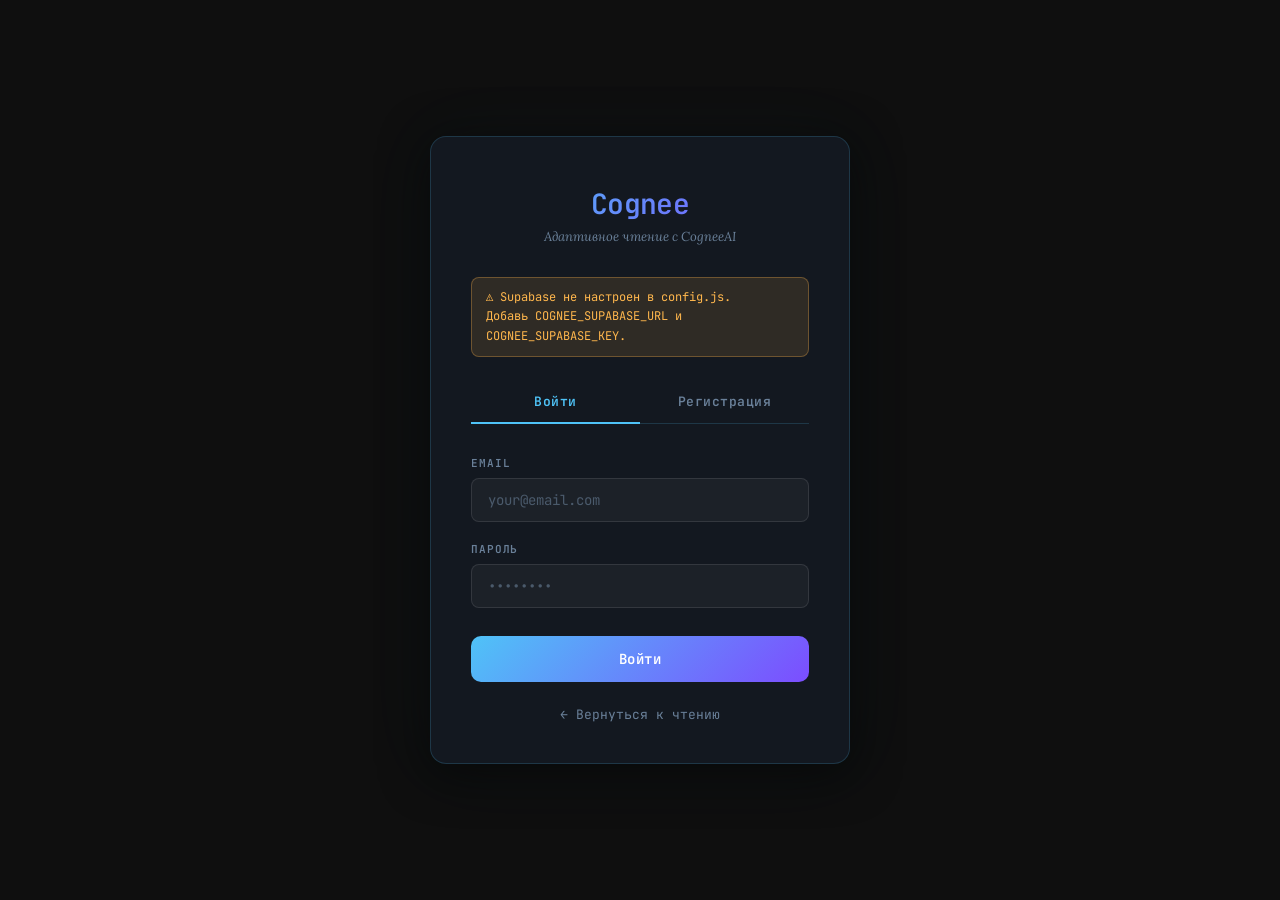
==== auth.html @ 7538a6b4 "v0.9.3" ====
<!-- auth.html — v8.2 | Глобальная версия: 8.2 -->
<!-- Блок 2: Страница авторизации Cognee. Регистрация и вход через Supabase Auth. -->
<!DOCTYPE html>
<html lang="ru">
<head>
    <meta charset="UTF-8">
    <meta name="viewport" content="width=device-width, initial-scale=1.0">
    <title>Cognee — Вход</title>

    <!-- Favicon (relative paths для GitHub Pages) -->
    <link rel="icon" type="image/png" href="favicon/favicon-96x96.png" sizes="96x96" />
    <link rel="icon" type="image/svg+xml" href="favicon/favicon.svg" />
    <link rel="shortcut icon" href="favicon/favicon.ico" />

    <!-- Шрифты -->
    <link rel="preconnect" href="https://fonts.googleapis.com">
    <link rel="preconnect" href="https://fonts.gstatic.com" crossorigin>
    <link href="https://fonts.googleapis.com/css2?family=Lora:ital,wght@0,400;0,600;1,400&family=JetBrains+Mono:wght@400;600&display=swap" rel="stylesheet">

    <style>
        :root {
            --bg:       #0f0f0f;
            --surface:  #131820;
            --border:   rgba(79,195,247,0.18);
            --text:     #e8e0d0;
            --muted:    #6a8099;
            --accent:   #4FC3F7;
            --accent2:  #7C4DFF;
            --error:    #ef5350;
            --success:  #66BB6A;
        }

        * { box-sizing: border-box; margin: 0; padding: 0; }

        body {
            font-family: 'Lora', Georgia, serif;
            background: var(--bg);
            color: var(--text);
            min-height: 100vh;
            display: flex;
            align-items: center;
            justify-content: center;
            padding: 24px;
        }

        .auth-card {
            width: 100%;
            max-width: 420px;
            background: var(--surface);
            border: 1px solid var(--border);
            border-radius: 16px;
            padding: 48px 40px 40px;
            box-shadow:
                0 8px 48px rgba(0,0,0,0.6),
                0 0 80px rgba(79,195,247,0.04);
        }

        .auth-logo {
            text-align: center;
            margin-bottom: 32px;
        }

        .auth-logo-title {
            font-family: 'JetBrains Mono', monospace;
            font-size: 28px;
            font-weight: 600;
            background: linear-gradient(135deg, #4FC3F7, #7C4DFF);
            -webkit-background-clip: text;
            -webkit-text-fill-color: transparent;
            background-clip: text;
            letter-spacing: -0.02em;
        }

        .auth-logo-sub {
            font-size: 13px;
            color: var(--muted);
            margin-top: 6px;
            font-style: italic;
        }

        /* ─── Таб-переключатель ─── */
        .auth-tabs {
            display: flex;
            border-bottom: 1px solid var(--border);
            margin-bottom: 32px;
        }

        .auth-tab {
            flex: 1;
            background: none;
            border: none;
            color: var(--muted);
            font-family: 'JetBrains Mono', monospace;
            font-size: 13px;
            font-weight: 600;
            letter-spacing: 0.04em;
            padding: 12px 0;
            cursor: pointer;
            border-bottom: 2px solid transparent;
            margin-bottom: -1px;
            transition: color 0.2s ease, border-color 0.2s ease;
        }

        .auth-tab.active {
            color: var(--accent);
            border-bottom-color: var(--accent);
        }

        /* ─── Форма ─── */
        .auth-field {
            margin-bottom: 20px;
        }

        .auth-label {
            display: block;
            font-family: 'JetBrains Mono', monospace;
            font-size: 11px;
            font-weight: 600;
            color: var(--muted);
            letter-spacing: 0.08em;
            text-transform: uppercase;
            margin-bottom: 8px;
        }

        .auth-input {
            width: 100%;
            background: rgba(255,255,255,0.04);
            border: 1px solid rgba(255,255,255,0.1);
            border-radius: 8px;
            color: var(--text);
            font-family: 'JetBrains Mono', monospace;
            font-size: 14px;
            padding: 12px 16px;
            outline: none;
            transition: border-color 0.2s ease, box-shadow 0.2s ease;
        }

        .auth-input:focus {
            border-color: var(--accent);
            box-shadow: 0 0 0 3px rgba(79,195,247,0.12);
        }

        .auth-input::placeholder {
            color: var(--muted);
            opacity: 0.6;
        }

        /* ─── Кнопка ─── */
        .auth-btn {
            width: 100%;
            background: linear-gradient(135deg, #4FC3F7, #7C4DFF);
            border: none;
            border-radius: 10px;
            color: #fff;
            font-family: 'JetBrains Mono', monospace;
            font-size: 14px;
            font-weight: 600;
            letter-spacing: 0.04em;
            padding: 14px;
            cursor: pointer;
            margin-top: 8px;
            transition: opacity 0.2s ease, transform 0.1s ease;
        }

        .auth-btn:hover  { opacity: 0.9; }
        .auth-btn:active { transform: scale(0.98); }
        .auth-btn:disabled {
            opacity: 0.5;
            cursor: not-allowed;
        }

        /* ─── Сообщения ─── */
        .auth-message {
            margin-top: 16px;
            padding: 10px 16px;
            border-radius: 8px;
            font-size: 13px;
            font-family: 'JetBrains Mono', monospace;
            display: none;
        }

        .auth-message.error {
            background: rgba(239,83,80,0.12);
            border: 1px solid rgba(239,83,80,0.3);
            color: #ef9a9a;
            display: block;
        }

        .auth-message.success {
            background: rgba(102,187,106,0.12);
            border: 1px solid rgba(102,187,106,0.3);
            color: #a5d6a7;
            display: block;
        }

        /* ─── Ссылка назад ─── */
        .auth-back {
            display: block;
            text-align: center;
            margin-top: 24px;
            font-size: 13px;
            color: var(--muted);
            text-decoration: none;
            font-family: 'JetBrains Mono', monospace;
            transition: color 0.2s ease;
        }

        .auth-back:hover { color: var(--accent); }

        /* ─── Состояние загрузки ─── */
        .auth-spinner {
            display: inline-block;
            width: 14px;
            height: 14px;
            border: 2px solid rgba(255,255,255,0.3);
            border-top-color: #fff;
            border-radius: 50%;
            animation: spin 0.7s linear infinite;
            vertical-align: middle;
            margin-right: 8px;
        }

        @keyframes spin { to { transform: rotate(360deg); } }

        /* ─── Офлайн-предупреждение ─── */
        #offline-warn {
            background: rgba(255,183,77,0.12);
            border: 1px solid rgba(255,183,77,0.3);
            border-radius: 8px;
            color: #FFB74D;
            font-family: 'JetBrains Mono', monospace;
            font-size: 12px;
            padding: 10px 14px;
            margin-bottom: 24px;
            display: none;
            line-height: 1.6;
        }
    </style>
</head>
<body>

<div class="auth-card">
    <div class="auth-logo">
        <div class="auth-logo-title">Cognee</div>
        <div class="auth-logo-sub">Адаптивное чтение с CogneeAI</div>
    </div>

    <div id="offline-warn">
        ⚠ Supabase не настроен в config.js.<br>
        Добавь COGNEE_SUPABASE_URL и COGNEE_SUPABASE_KEY.
    </div>

    <div class="auth-tabs">
        <button class="auth-tab active" id="tab-signin" onclick="switchTab('signin')">Войти</button>
        <button class="auth-tab" id="tab-signup" onclick="switchTab('signup')">Регистрация</button>
    </div>

    <!-- Форма входа -->
    <div id="form-signin">
        <div class="auth-field">
            <label class="auth-label" for="signin-email">Email</label>
            <input class="auth-input" id="signin-email" type="email" placeholder="your@email.com" autocomplete="email">
        </div>
        <div class="auth-field">
            <label class="auth-label" for="signin-password">Пароль</label>
            <input class="auth-input" id="signin-password" type="password" placeholder="••••••••" autocomplete="current-password">
        </div>
        <button class="auth-btn" id="signin-btn" onclick="handleSignIn()">Войти</button>
        <div class="auth-message" id="signin-msg"></div>
    </div>

    <!-- Форма регистрации -->
    <div id="form-signup" style="display:none">
        <div class="auth-field">
            <label class="auth-label" for="signup-name">Имя (необязательно)</label>
            <input class="auth-input" id="signup-name" type="text" placeholder="Читатель" autocomplete="name">
        </div>
        <div class="auth-field">
            <label class="auth-label" for="signup-email">Email</label>
            <input class="auth-input" id="signup-email" type="email" placeholder="your@email.com" autocomplete="email">
        </div>
        <div class="auth-field">
            <label class="auth-label" for="signup-password">Пароль (минимум 6 символов)</label>
            <input class="auth-input" id="signup-password" type="password" placeholder="••••••••" autocomplete="new-password">
        </div>
        <button class="auth-btn" id="signup-btn" onclick="handleSignUp()">Создать аккаунт</button>
        <div class="auth-message" id="signup-msg"></div>
    </div>

    <a class="auth-back" href="index.html">← Вернуться к чтению</a>
</div>

<!-- Скрипты: config → supabase -->
<script src="config.js" onerror="onConfigMissing()"></script>
<script src="supabase.js"></script>
<script>
    // ─── Инициализация ──────────────────────────────────────────────────────
    (async function () {
        if (!window.COGNEE_SUPABASE_URL || !window.COGNEE_SUPABASE_KEY) {
            document.getElementById('offline-warn').style.display = 'block';
            return;
        }

        await CogneeSupabase.init();

        // Если уже авторизован — сразу на профиль
        if (CogneeSupabase.isAuthenticated()) {
            window.location.href = 'profile.html';
        }
    })();

    function onConfigMissing() {
        document.getElementById('offline-warn').style.display = 'block';
    }

    // ─── Переключение вкладок ───────────────────────────────────────────────
    function switchTab(tab) {
        const isSignin = (tab === 'signin');
        document.getElementById('form-signin').style.display = isSignin ? 'block' : 'none';
        document.getElementById('form-signup').style.display = isSignin ? 'none' : 'block';
        document.getElementById('tab-signin').classList.toggle('active', isSignin);
        document.getElementById('tab-signup').classList.toggle('active', !isSignin);
    }

    // ─── Вход ───────────────────────────────────────────────────────────────
    async function handleSignIn() {
        const email    = document.getElementById('signin-email').value.trim();
        const password = document.getElementById('signin-password').value;
        const msg      = document.getElementById('signin-msg');
        const btn      = document.getElementById('signin-btn');

        if (!email || !password) {
            showMsg(msg, 'Заполни email и пароль', 'error');
            return;
        }

        btn.disabled  = true;
        btn.innerHTML = '<span class="auth-spinner"></span>Входим...';
        msg.className = 'auth-message';

        try {
            await CogneeSupabase.signIn(email, password);
            showMsg(msg, '✓ Вход выполнен! Переходим...', 'success');
            setTimeout(() => window.location.href = 'profile.html', 800);
        } catch (e) {
            showMsg(msg, e.message, 'error');
            btn.disabled  = false;
            btn.innerHTML = 'Войти';
        }
    }

    // ─── Регистрация ────────────────────────────────────────────────────────
    async function handleSignUp() {
        const name     = document.getElementById('signup-name').value.trim();
        const email    = document.getElementById('signup-email').value.trim();
        const password = document.getElementById('signup-password').value;
        const msg      = document.getElementById('signup-msg');
        const btn      = document.getElementById('signup-btn');

        if (!email || !password) {
            showMsg(msg, 'Заполни email и пароль', 'error');
            return;
        }
        if (password.length < 6) {
            showMsg(msg, 'Пароль — минимум 6 символов', 'error');
            return;
        }

        btn.disabled  = true;
        btn.innerHTML = '<span class="auth-spinner"></span>Создаём аккаунт...';
        msg.className = 'auth-message';

        try {
            const res = await CogneeSupabase.signUp(email, password, name);

            // Supabase по умолчанию требует подтверждения email
            if (res.access_token) {
                showMsg(msg, '✓ Аккаунт создан! Переходим...', 'success');
                setTimeout(() => window.location.href = 'profile.html', 800);
            } else {
                showMsg(msg, '✓ Проверь почту — мы отправили письмо с подтверждением.', 'success');
                btn.innerHTML = 'Создать аккаунт';
                btn.disabled  = false;
            }
        } catch (e) {
            showMsg(msg, e.message, 'error');
            btn.disabled  = false;
            btn.innerHTML = 'Создать аккаунт';
        }
    }

    // ─── Вспомогательные ────────────────────────────────────────────────────
    function showMsg(el, text, type) {
        el.textContent = text;
        el.className   = 'auth-message ' + type;
    }

    // Enter для отправки формы
    document.addEventListener('keydown', e => {
        if (e.key !== 'Enter') return;
        const activeTab = document.getElementById('tab-signin').classList.contains('active');
        if (activeTab) handleSignIn();
        else           handleSignUp();
    });
</script>
</body>
</html>
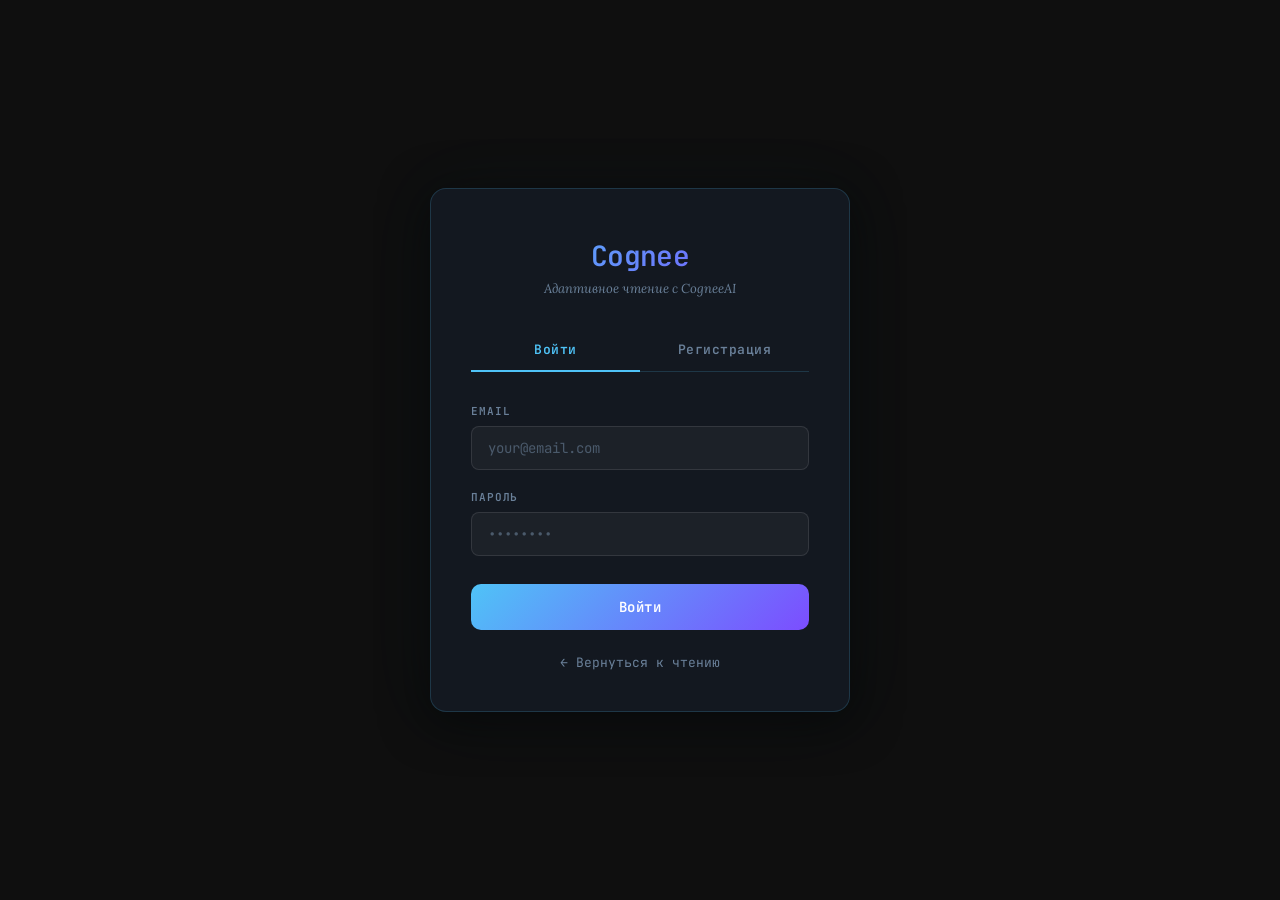
==== commit f20ebaa5: "v0.9.8" ====
--- a/auth.html
+++ b/auth.html
@@ -1,5 +1,10 @@
-<!-- auth.html — v8.2 | Глобальная версия: 8.2 -->
-<!-- Блок 2: Страница авторизации Cognee. Регистрация и вход через Supabase Auth. -->
+<!-- auth.html — v9.2 | Глобальная версия: 9.2 -->
+<!--
+  Изменения v9.2:
+  - Live-проверка уникальности имени при регистрации (debounce 600ms)
+  - Подсказка под полем имени: ✓ Свободно / ✗ Занято / ⚠ Зарезервировано
+  - handleSignUp(): проверяет имя через checkNameAvailable перед отправкой
+-->
 <!DOCTYPE html>
 <html lang="ru">
 <head>
@@ -7,12 +12,10 @@
     <meta name="viewport" content="width=device-width, initial-scale=1.0">
     <title>Cognee — Вход</title>
 
-    <!-- Favicon (relative paths для GitHub Pages) -->
     <link rel="icon" type="image/png" href="favicon/favicon-96x96.png" sizes="96x96" />
     <link rel="icon" type="image/svg+xml" href="favicon/favicon.svg" />
     <link rel="shortcut icon" href="favicon/favicon.ico" />
 
-    <!-- Шрифты -->
     <link rel="preconnect" href="https://fonts.googleapis.com">
     <link rel="preconnect" href="https://fonts.gstatic.com" crossorigin>
     <link href="https://fonts.googleapis.com/css2?family=Lora:ital,wght@0,400;0,600;1,400&family=JetBrains+Mono:wght@400;600&display=swap" rel="stylesheet">
@@ -28,6 +31,7 @@
             --accent2:  #7C4DFF;
             --error:    #ef5350;
             --success:  #66BB6A;
+            --warn:     #FFB74D;
         }
 
         * { box-sizing: border-box; margin: 0; padding: 0; }
@@ -50,190 +54,117 @@
             border: 1px solid var(--border);
             border-radius: 16px;
             padding: 48px 40px 40px;
-            box-shadow:
-                0 8px 48px rgba(0,0,0,0.6),
-                0 0 80px rgba(79,195,247,0.04);
-        }
-
-        .auth-logo {
-            text-align: center;
-            margin-bottom: 32px;
-        }
-
+            box-shadow: 0 8px 48px rgba(0,0,0,0.6), 0 0 80px rgba(79,195,247,0.04);
+        }
+
+        .auth-logo { text-align: center; margin-bottom: 32px; }
         .auth-logo-title {
             font-family: 'JetBrains Mono', monospace;
-            font-size: 28px;
-            font-weight: 600;
+            font-size: 28px; font-weight: 600;
             background: linear-gradient(135deg, #4FC3F7, #7C4DFF);
-            -webkit-background-clip: text;
-            -webkit-text-fill-color: transparent;
-            background-clip: text;
-            letter-spacing: -0.02em;
-        }
-
-        .auth-logo-sub {
-            font-size: 13px;
-            color: var(--muted);
-            margin-top: 6px;
-            font-style: italic;
-        }
-
-        /* ─── Таб-переключатель ─── */
-        .auth-tabs {
-            display: flex;
-            border-bottom: 1px solid var(--border);
-            margin-bottom: 32px;
-        }
-
+            -webkit-background-clip: text; -webkit-text-fill-color: transparent;
+            background-clip: text; letter-spacing: -0.02em;
+        }
+        .auth-logo-sub { font-size: 13px; color: var(--muted); margin-top: 6px; font-style: italic; }
+
+        /* Таб-переключатель */
+        .auth-tabs { display: flex; border-bottom: 1px solid var(--border); margin-bottom: 32px; }
         .auth-tab {
-            flex: 1;
-            background: none;
-            border: none;
-            color: var(--muted);
-            font-family: 'JetBrains Mono', monospace;
-            font-size: 13px;
-            font-weight: 600;
-            letter-spacing: 0.04em;
-            padding: 12px 0;
-            cursor: pointer;
-            border-bottom: 2px solid transparent;
-            margin-bottom: -1px;
+            flex: 1; background: none; border: none; color: var(--muted);
+            font-family: 'JetBrains Mono', monospace; font-size: 13px; font-weight: 600;
+            letter-spacing: 0.04em; padding: 12px 0; cursor: pointer;
+            border-bottom: 2px solid transparent; margin-bottom: -1px;
             transition: color 0.2s ease, border-color 0.2s ease;
         }
-
-        .auth-tab.active {
-            color: var(--accent);
-            border-bottom-color: var(--accent);
-        }
-
-        /* ─── Форма ─── */
-        .auth-field {
-            margin-bottom: 20px;
-        }
-
+        .auth-tab.active { color: var(--accent); border-bottom-color: var(--accent); }
+
+        /* Поля */
+        .auth-field { margin-bottom: 20px; }
         .auth-label {
-            display: block;
-            font-family: 'JetBrains Mono', monospace;
-            font-size: 11px;
-            font-weight: 600;
-            color: var(--muted);
-            letter-spacing: 0.08em;
-            text-transform: uppercase;
-            margin-bottom: 8px;
-        }
-
+            display: block; font-family: 'JetBrains Mono', monospace;
+            font-size: 11px; font-weight: 600; color: var(--muted);
+            letter-spacing: 0.08em; text-transform: uppercase; margin-bottom: 8px;
+        }
         .auth-input {
-            width: 100%;
-            background: rgba(255,255,255,0.04);
-            border: 1px solid rgba(255,255,255,0.1);
-            border-radius: 8px;
-            color: var(--text);
-            font-family: 'JetBrains Mono', monospace;
-            font-size: 14px;
-            padding: 12px 16px;
-            outline: none;
+            width: 100%; background: rgba(255,255,255,0.04);
+            border: 1px solid rgba(255,255,255,0.1); border-radius: 8px;
+            color: var(--text); font-family: 'JetBrains Mono', monospace;
+            font-size: 14px; padding: 12px 16px; outline: none;
             transition: border-color 0.2s ease, box-shadow 0.2s ease;
         }
-
         .auth-input:focus {
             border-color: var(--accent);
             box-shadow: 0 0 0 3px rgba(79,195,247,0.12);
         }
-
-        .auth-input::placeholder {
-            color: var(--muted);
-            opacity: 0.6;
-        }
-
-        /* ─── Кнопка ─── */
+        .auth-input::placeholder { color: var(--muted); opacity: 0.6; }
+
+        /* Состояния поля имени */
+        .auth-input.name-ok       { border-color: rgba(102,187,106,0.5); }
+        .auth-input.name-taken    { border-color: rgba(239,83,80,0.5); }
+        .auth-input.name-checking { border-color: rgba(255,183,77,0.4); }
+
+        /* Подсказка под полем имени */
+        .name-check-hint {
+            display: flex; align-items: center; gap: 6px;
+            margin-top: 6px;
+            font-family: 'JetBrains Mono', monospace;
+            font-size: 11px; letter-spacing: 0.03em;
+            min-height: 16px; transition: opacity 0.2s;
+        }
+        .name-check-hint.hidden  { opacity: 0; }
+        .name-check-hint.ok      { color: #66BB6A; }
+        .name-check-hint.taken   { color: #EF5350; }
+        .name-check-hint.warn    { color: #FFB74D; }
+        .name-check-hint.loading { color: var(--muted); }
+
+        /* Кнопка */
         .auth-btn {
             width: 100%;
             background: linear-gradient(135deg, #4FC3F7, #7C4DFF);
-            border: none;
-            border-radius: 10px;
-            color: #fff;
-            font-family: 'JetBrains Mono', monospace;
-            font-size: 14px;
-            font-weight: 600;
-            letter-spacing: 0.04em;
-            padding: 14px;
-            cursor: pointer;
-            margin-top: 8px;
+            border: none; border-radius: 10px; color: #fff;
+            font-family: 'JetBrains Mono', monospace; font-size: 14px;
+            font-weight: 600; letter-spacing: 0.04em; padding: 14px;
+            cursor: pointer; margin-top: 8px;
             transition: opacity 0.2s ease, transform 0.1s ease;
         }
-
         .auth-btn:hover  { opacity: 0.9; }
         .auth-btn:active { transform: scale(0.98); }
-        .auth-btn:disabled {
-            opacity: 0.5;
-            cursor: not-allowed;
-        }
-
-        /* ─── Сообщения ─── */
+        .auth-btn:disabled { opacity: 0.5; cursor: not-allowed; }
+
+        /* Сообщения */
         .auth-message {
-            margin-top: 16px;
-            padding: 10px 16px;
-            border-radius: 8px;
-            font-size: 13px;
-            font-family: 'JetBrains Mono', monospace;
-            display: none;
-        }
-
+            margin-top: 16px; padding: 10px 16px; border-radius: 8px;
+            font-size: 13px; font-family: 'JetBrains Mono', monospace; display: none;
+        }
         .auth-message.error {
-            background: rgba(239,83,80,0.12);
-            border: 1px solid rgba(239,83,80,0.3);
-            color: #ef9a9a;
-            display: block;
-        }
-
+            background: rgba(239,83,80,0.12); border: 1px solid rgba(239,83,80,0.3);
+            color: #ef9a9a; display: block;
+        }
         .auth-message.success {
-            background: rgba(102,187,106,0.12);
-            border: 1px solid rgba(102,187,106,0.3);
-            color: #a5d6a7;
-            display: block;
-        }
-
-        /* ─── Ссылка назад ─── */
+            background: rgba(102,187,106,0.12); border: 1px solid rgba(102,187,106,0.3);
+            color: #a5d6a7; display: block;
+        }
+
         .auth-back {
-            display: block;
-            text-align: center;
-            margin-top: 24px;
-            font-size: 13px;
-            color: var(--muted);
-            text-decoration: none;
-            font-family: 'JetBrains Mono', monospace;
+            display: block; text-align: center; margin-top: 24px; font-size: 13px;
+            color: var(--muted); text-decoration: none; font-family: 'JetBrains Mono', monospace;
             transition: color 0.2s ease;
         }
-
         .auth-back:hover { color: var(--accent); }
 
-        /* ─── Состояние загрузки ─── */
         .auth-spinner {
-            display: inline-block;
-            width: 14px;
-            height: 14px;
-            border: 2px solid rgba(255,255,255,0.3);
-            border-top-color: #fff;
-            border-radius: 50%;
-            animation: spin 0.7s linear infinite;
-            vertical-align: middle;
-            margin-right: 8px;
-        }
-
+            display: inline-block; width: 14px; height: 14px;
+            border: 2px solid rgba(255,255,255,0.3); border-top-color: #fff;
+            border-radius: 50%; animation: spin 0.7s linear infinite;
+            vertical-align: middle; margin-right: 8px;
+        }
         @keyframes spin { to { transform: rotate(360deg); } }
 
-        /* ─── Офлайн-предупреждение ─── */
         #offline-warn {
-            background: rgba(255,183,77,0.12);
-            border: 1px solid rgba(255,183,77,0.3);
-            border-radius: 8px;
-            color: #FFB74D;
-            font-family: 'JetBrains Mono', monospace;
-            font-size: 12px;
-            padding: 10px 14px;
-            margin-bottom: 24px;
-            display: none;
-            line-height: 1.6;
+            background: rgba(255,183,77,0.12); border: 1px solid rgba(255,183,77,0.3);
+            border-radius: 8px; color: #FFB74D; font-family: 'JetBrains Mono', monospace;
+            font-size: 12px; padding: 10px 14px; margin-bottom: 24px;
+            display: none; line-height: 1.6;
         }
     </style>
 </head>
@@ -252,7 +183,7 @@
 
     <div class="auth-tabs">
         <button class="auth-tab active" id="tab-signin" onclick="switchTab('signin')">Войти</button>
-        <button class="auth-tab" id="tab-signup" onclick="switchTab('signup')">Регистрация</button>
+        <button class="auth-tab"        id="tab-signup" onclick="switchTab('signup')">Регистрация</button>
     </div>
 
     <!-- Форма входа -->
@@ -273,7 +204,11 @@
     <div id="form-signup" style="display:none">
         <div class="auth-field">
             <label class="auth-label" for="signup-name">Имя (необязательно)</label>
-            <input class="auth-input" id="signup-name" type="text" placeholder="Читатель" autocomplete="name">
+            <input class="auth-input" id="signup-name" type="text"
+                   placeholder="Читатель" autocomplete="name"
+                   maxlength="30" autocorrect="off" spellcheck="false">
+            <!-- Live-подсказка об уникальности -->
+            <div class="name-check-hint hidden" id="signup-name-hint"></div>
         </div>
         <div class="auth-field">
             <label class="auth-label" for="signup-email">Email</label>
@@ -290,118 +225,187 @@
     <a class="auth-back" href="index.html">← Вернуться к чтению</a>
 </div>
 
-<!-- Скрипты: config → supabase -->
 <script src="config.js" onerror="onConfigMissing()"></script>
 <script src="supabase.js"></script>
 <script>
-    // ─── Инициализация ──────────────────────────────────────────────────────
-    (async function () {
-        if (!window.COGNEE_SUPABASE_URL || !window.COGNEE_SUPABASE_KEY) {
-            document.getElementById('offline-warn').style.display = 'block';
+(async function () {
+    if (!window.COGNEE_SUPABASE_URL || !window.COGNEE_SUPABASE_KEY) {
+        document.getElementById('offline-warn').style.display = 'block';
+        return;
+    }
+
+    await CogneeSupabase.init();
+
+    if (CogneeSupabase.isAuthenticated()) {
+        window.location.href = 'profile.html';
+    }
+})();
+
+function onConfigMissing() {
+    document.getElementById('offline-warn').style.display = 'block';
+}
+
+// ── Переключение вкладок ──────────────────────────────────────────────────────
+function switchTab(tab) {
+    const isSignin = (tab === 'signin');
+    document.getElementById('form-signin').style.display = isSignin ? 'block' : 'none';
+    document.getElementById('form-signup').style.display = isSignin ? 'none'  : 'block';
+    document.getElementById('tab-signin').classList.toggle('active',  isSignin);
+    document.getElementById('tab-signup').classList.toggle('active', !isSignin);
+}
+
+// ── Live-проверка имени при регистрации ───────────────────────────────────────
+let _nameTimer = null;
+
+document.addEventListener('DOMContentLoaded', () => {
+    const nameInput = document.getElementById('signup-name');
+    if (nameInput) {
+        nameInput.addEventListener('input', () => {
+            const value = nameInput.value.trim();
+
+            // Пусто — нет подсказки (имя необязательно)
+            if (!value) {
+                setSignupNameHint('hidden', '');
+                setSignupNameState('');
+                return;
+            }
+
+            clearTimeout(_nameTimer);
+            setSignupNameHint('loading', '⏳ Проверяем…');
+            setSignupNameState('checking');
+
+            _nameTimer = setTimeout(() => checkSignupName(value), 600);
+        });
+    }
+});
+
+async function checkSignupName(name) {
+    if (!window.CogneeSupabase?.checkNameAvailable) return;
+    try {
+        const result = await CogneeSupabase.checkNameAvailable(name, null);
+        if (result.available) {
+            setSignupNameHint('ok', '✓ Имя свободно');
+            setSignupNameState('ok');
+        } else {
+            const msg      = result.error || 'Имя недоступно';
+            const isReserved = msg.includes('зарезервировано') || msg.includes('reserved');
+            setSignupNameHint(isReserved ? 'warn' : 'taken', '✗ ' + msg);
+            setSignupNameState('taken');
+        }
+    } catch {
+        setSignupNameHint('hidden', '');
+        setSignupNameState('');
+    }
+}
+
+function setSignupNameHint(type, text) {
+    const hint = document.getElementById('signup-name-hint');
+    if (!hint) return;
+    hint.textContent = text;
+    hint.className   = 'name-check-hint' + (type === 'hidden' ? ' hidden' : ' ' + type);
+}
+
+function setSignupNameState(state) {
+    const input = document.getElementById('signup-name');
+    if (!input) return;
+    input.classList.remove('name-ok', 'name-taken', 'name-checking');
+    if (state === 'ok')       input.classList.add('name-ok');
+    if (state === 'taken')    input.classList.add('name-taken');
+    if (state === 'checking') input.classList.add('name-checking');
+}
+
+// ── Вход ──────────────────────────────────────────────────────────────────────
+async function handleSignIn() {
+    const email    = document.getElementById('signin-email').value.trim();
+    const password = document.getElementById('signin-password').value;
+    const msg      = document.getElementById('signin-msg');
+    const btn      = document.getElementById('signin-btn');
+
+    if (!email || !password) { showMsg(msg, 'Заполни email и пароль', 'error'); return; }
+
+    btn.disabled  = true;
+    btn.innerHTML = '<span class="auth-spinner"></span>Входим...';
+    msg.className = 'auth-message';
+
+    try {
+        await CogneeSupabase.signIn(email, password);
+        showMsg(msg, '✓ Вход выполнен! Переходим...', 'success');
+        setTimeout(() => window.location.href = 'profile.html', 800);
+    } catch (e) {
+        showMsg(msg, e.message, 'error');
+        btn.disabled  = false;
+        btn.innerHTML = 'Войти';
+    }
+}
+
+// ── Регистрация ───────────────────────────────────────────────────────────────
+async function handleSignUp() {
+    const name     = document.getElementById('signup-name').value.trim();
+    const email    = document.getElementById('signup-email').value.trim();
+    const password = document.getElementById('signup-password').value;
+    const msg      = document.getElementById('signup-msg');
+    const btn      = document.getElementById('signup-btn');
+
+    if (!email || !password) { showMsg(msg, 'Заполни email и пароль', 'error'); return; }
+    if (password.length < 6) { showMsg(msg, 'Пароль — минимум 6 символов', 'error'); return; }
+
+    // Если имя введено — проверяем уникальность перед отправкой
+    if (name && window.CogneeSupabase?.checkNameAvailable) {
+        const check = await CogneeSupabase.checkNameAvailable(name, null);
+        if (!check.available) {
+            showMsg(msg, check.error || 'Это имя недоступно — выбери другое', 'error');
+            setSignupNameHint('taken', '✗ ' + (check.error || 'Имя недоступно'));
+            setSignupNameState('taken');
             return;
         }
-
-        await CogneeSupabase.init();
-
-        // Если уже авторизован — сразу на профиль
-        if (CogneeSupabase.isAuthenticated()) {
-            window.location.href = 'profile.html';
-        }
-    })();
-
-    function onConfigMissing() {
-        document.getElementById('offline-warn').style.display = 'block';
-    }
-
-    // ─── Переключение вкладок ───────────────────────────────────────────────
-    function switchTab(tab) {
-        const isSignin = (tab === 'signin');
-        document.getElementById('form-signin').style.display = isSignin ? 'block' : 'none';
-        document.getElementById('form-signup').style.display = isSignin ? 'none' : 'block';
-        document.getElementById('tab-signin').classList.toggle('active', isSignin);
-        document.getElementById('tab-signup').classList.toggle('active', !isSignin);
-    }
-
-    // ─── Вход ───────────────────────────────────────────────────────────────
-    async function handleSignIn() {
-        const email    = document.getElementById('signin-email').value.trim();
-        const password = document.getElementById('signin-password').value;
-        const msg      = document.getElementById('signin-msg');
-        const btn      = document.getElementById('signin-btn');
-
-        if (!email || !password) {
-            showMsg(msg, 'Заполни email и пароль', 'error');
-            return;
-        }
-
-        btn.disabled  = true;
-        btn.innerHTML = '<span class="auth-spinner"></span>Входим...';
-        msg.className = 'auth-message';
-
-        try {
-            await CogneeSupabase.signIn(email, password);
-            showMsg(msg, '✓ Вход выполнен! Переходим...', 'success');
+    }
+
+    btn.disabled  = true;
+    btn.innerHTML = '<span class="auth-spinner"></span>Создаём аккаунт...';
+    msg.className = 'auth-message';
+
+    try {
+        const res = await CogneeSupabase.signUp(email, password, name || undefined);
+
+        if (res.access_token) {
+            showMsg(msg, '✓ Аккаунт создан! Переходим...', 'success');
             setTimeout(() => window.location.href = 'profile.html', 800);
-        } catch (e) {
-            showMsg(msg, e.message, 'error');
+        } else {
+            showMsg(msg, '✓ Проверь почту — мы отправили письмо с подтверждением.', 'success');
+            btn.innerHTML = 'Создать аккаунт';
             btn.disabled  = false;
-            btn.innerHTML = 'Войти';
-        }
-    }
-
-    // ─── Регистрация ────────────────────────────────────────────────────────
-    async function handleSignUp() {
-        const name     = document.getElementById('signup-name').value.trim();
-        const email    = document.getElementById('signup-email').value.trim();
-        const password = document.getElementById('signup-password').value;
-        const msg      = document.getElementById('signup-msg');
-        const btn      = document.getElementById('signup-btn');
-
-        if (!email || !password) {
-            showMsg(msg, 'Заполни email и пароль', 'error');
-            return;
-        }
-        if (password.length < 6) {
-            showMsg(msg, 'Пароль — минимум 6 символов', 'error');
-            return;
-        }
-
-        btn.disabled  = true;
-        btn.innerHTML = '<span class="auth-spinner"></span>Создаём аккаунт...';
-        msg.className = 'auth-message';
-
-        try {
-            const res = await CogneeSupabase.signUp(email, password, name);
-
-            // Supabase по умолчанию требует подтверждения email
-            if (res.access_token) {
-                showMsg(msg, '✓ Аккаунт создан! Переходим...', 'success');
-                setTimeout(() => window.location.href = 'profile.html', 800);
-            } else {
-                showMsg(msg, '✓ Проверь почту — мы отправили письмо с подтверждением.', 'success');
-                btn.innerHTML = 'Создать аккаунт';
-                btn.disabled  = false;
-            }
-        } catch (e) {
-            showMsg(msg, e.message, 'error');
-            btn.disabled  = false;
-            btn.innerHTML = 'Создать аккаунт';
-        }
-    }
-
-    // ─── Вспомогательные ────────────────────────────────────────────────────
-    function showMsg(el, text, type) {
-        el.textContent = text;
-        el.className   = 'auth-message ' + type;
-    }
-
-    // Enter для отправки формы
-    document.addEventListener('keydown', e => {
-        if (e.key !== 'Enter') return;
-        const activeTab = document.getElementById('tab-signin').classList.contains('active');
-        if (activeTab) handleSignIn();
-        else           handleSignUp();
-    });
+        }
+    } catch (e) {
+        const errMsg = e.message || '';
+        // Читаемые сообщения об ошибках имени
+        if (errMsg.includes('name_taken') || errMsg.includes('уже занято')) {
+            showMsg(msg, 'Это имя уже занято другим пользователем — выбери другое', 'error');
+            setSignupNameHint('taken', '✗ Имя уже занято');
+            setSignupNameState('taken');
+        } else if (errMsg.includes('reserved_name') || errMsg.includes('зарезервировано')) {
+            showMsg(msg, 'Это имя зарезервировано — выбери другое', 'error');
+            setSignupNameHint('warn', '⚠ Имя зарезервировано');
+            setSignupNameState('taken');
+        } else {
+            showMsg(msg, errMsg, 'error');
+        }
+        btn.disabled  = false;
+        btn.innerHTML = 'Создать аккаунт';
+    }
+}
+
+// ── Вспомогательные ───────────────────────────────────────────────────────────
+function showMsg(el, text, type) {
+    el.textContent = text;
+    el.className   = 'auth-message ' + type;
+}
+
+document.addEventListener('keydown', e => {
+    if (e.key !== 'Enter') return;
+    const activeTab = document.getElementById('tab-signin').classList.contains('active');
+    if (activeTab) handleSignIn();
+    else           handleSignUp();
+});
 </script>
 </body>
 </html>
